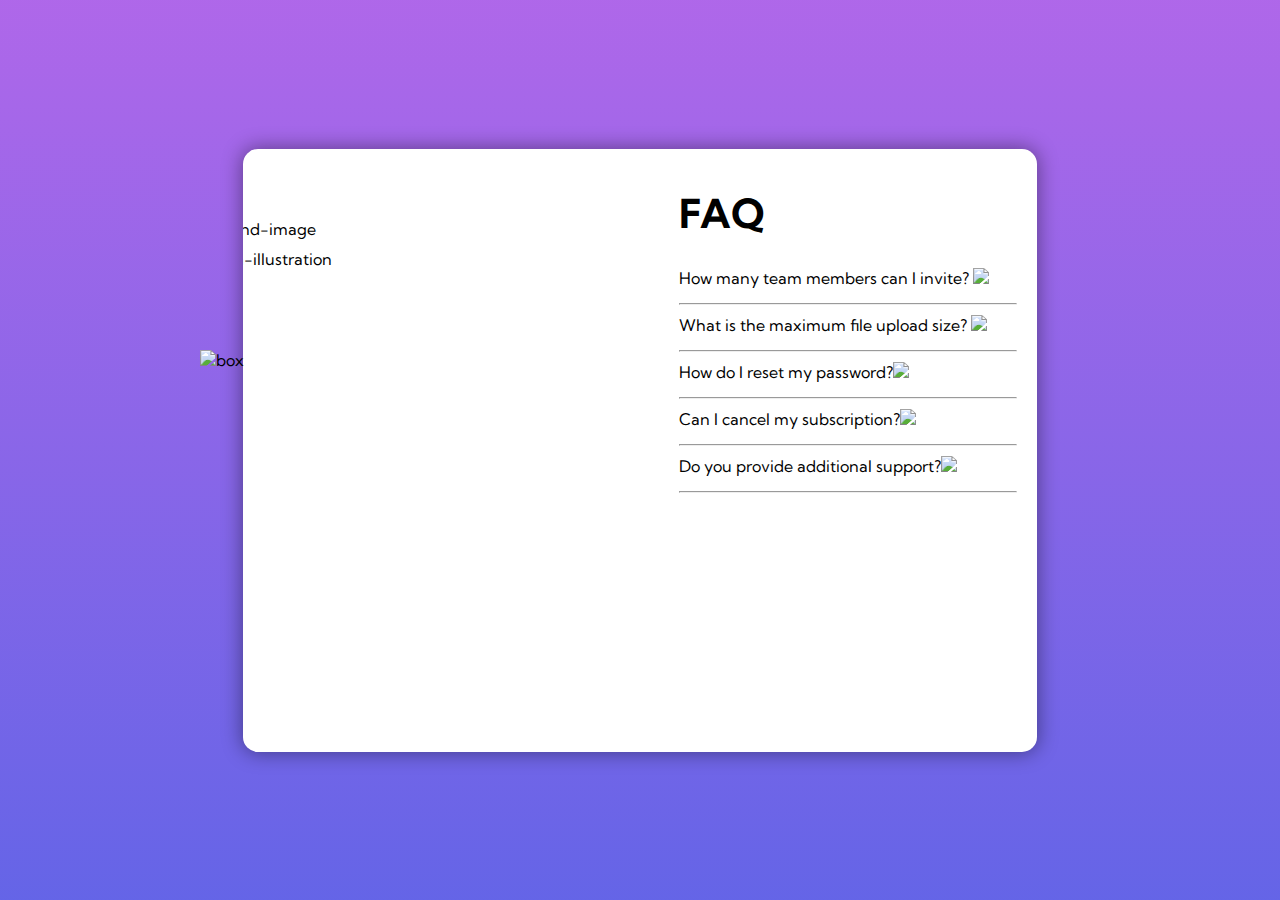
==== index.html @ f8e312e0 "Update and rename faq.html to index.html" ====
<!DOCTYPE html>
<html lang="en">
    <head>
        <meta charset="utf-8">
        <meta name="viewport" content="width=device-width, initial-scale=1.0">
        <title>FAQ accordion card</title>
        <link rel="stylesheet" href="style.css">
    </head>
    <body>
        <div class="container">
            <img src="/images/illustration-box-desktop.svg" alt="box" id="box">
            <img src="/images/illustration-woman-online-mobile.svg" alt="m-illus" id="mb-ill"> 
            <img src="/images/bg-pattern-mobile.svg" alt="background-image" id="m-bg">
        <div class="centered">
            <div class="left">
                <img src="/images/bg-pattern-desktop.svg" alt="background-image" id="over-bg">
                <img src="/images/illustration-woman-online-desktop.svg" alt="women-illustration" id="overlay">
        
            </div>
            <div class="right">
                <h1>FAQ</h1>
                <div class="faq">
                    <div class="faq-question" onclick="toggleAnswer(1)" id="q1">How many team members can I invite? <img src="/images/icon-arrow-down.svg" class="arrow" id="a1"></div>
                    <div class="faq-answer" id="answer1">You can invite up to 2 additional users on the Free plan.
                         There is no limit on team members for the Premium plan.</div>
                    <hr>
                    <div class="faq-question" onclick="toggleAnswer(2)"  id="q2">What is the maximum file upload size? <img src="/images/icon-arrow-down.svg"  class="arrow" id="a2"></div>
                    <div class="faq-answer" id="answer2">No more than 2GB. All files in your account must fit your allotted storage space.</div>
                    <hr>
                    <div class="faq-question" onclick="toggleAnswer(3)" id="q3">How do I reset my password?<img src="/images/icon-arrow-down.svg"  class="arrow" id="a3"></div>
                    <div class="faq-answer" id="answer3">Click “Forgot password” from the login page or “Change password” from your profile page.
                        A reset link will be emailed to you.</div>
                    <hr>
                    <div class="faq-question" onclick="toggleAnswer(4)" id="q4">Can I cancel my subscription?<img src="/images/icon-arrow-down.svg"  class="arrow" id="a4"></div>
                    <div class="faq-answer" id="answer4">Yes! Send us a message and we’ll process your request no questions asked.</div>
                    <hr>
                    <div class="faq-question" onclick="toggleAnswer(5)" id="q5">Do you provide additional support?<img src="/images/icon-arrow-down.svg"  class="arrow" id="a5"></div>
                    <div class="faq-answer" id="answer5">Chat and email support is available 24/7. Phone lines are open during normal business hours.</div>
                    <hr>
                </div>
            </div>
        </div>
        </div>
    </body>
    <script src="script.js"></script>
</html>
---- style.css ----
@import url('https://fonts.googleapis.com/css2?family=Kumbh+Sans:wght@300;400;700;900&display=swap');

* {
  box-sizing: border-box;
  margin: 0;
  padding: 0;
}

body {
  font-family: "Kumbh Sans", sans-serif;
  background: linear-gradient(hsl(273, 75%, 66%), hsl(240, 73%, 65%));
}

.container {
  display: flex;
  align-items: center;
  justify-content: center;
  height: 100vh;
  box-shadow: 0 0 20px 0 #00000069;
}

.centered {
  width: 62%;
  height: 67vh;
  background-color: #fff;
  border-radius: 15px;
  box-shadow: 0 0px 20px 1px #00000069;
  position: relative;
  overflow: hidden;
  display: flex;
}

.left {
  width: 55%;
}

#overlay {
  position: absolute;
  top: 100px;
  left: -70px;
}

#over-bg {
  height: 60vh;
  width: 550px;
  position: absolute;
  top: 70px;
  left: -90px;
}

#box {
  position: absolute;
  top: 350px;
  left: 200px;
  z-index: 1;
}

.right {
  margin-top: 40px;
  width: 50%;
  overflow: scroll;
}

h1 {
  font-size: 40px;
  padding-left: 20px;
}

.faq {
  display: flex;
  flex-direction: column;
  align-items: flex-start;
  padding: 20px;
}

.faq-question,
.faq-answer {
  cursor: pointer;
  padding: 10px 0 15px;
}

.faq-question:hover {
  color: hsl(14, 88%, 65%);
}
.faq-question.clicked{
    font-weight: bold;
}
.faq-answer {
  display: none;
}

.bold-question {
  font-weight: bold;
}
hr{
    background-color:hsl(240, 6%, 69%);
    width:100%;
   
}
#mb-ill,#m-bg{
    display: none;
}
.arrow {
      transition: transform 0.3s;
         
 }
.arrow.clicked {
      transform: rotate(180deg);
}
@media only screen and (max-width: 720px) {
  .container {
    min-height: 100vh;
    padding: 20px;
   
  }
  
  .centered {
    flex-direction: column;
    width: 90%;
    min-height:80vh;
    justify-content:end;
    top:20px;
    margin: 0 auto;
    
  }
  
  .right {
    width: 100%;
    margin-bottom:20px;
  }
 
  #overlay {
    display: none;
  }
  
  #mb-ill{
    display: block;
    position: absolute;
    height:130px;
    width:200px;
    z-index: 1;
    top:5px;
    
  }
  #m-bg{
    display: block;
    position: absolute;
    height:90px;
    width:210px;
    top:70px;
    z-index: 2;
  }
  #over-bg {
    display: none;
  }
  
 
  #box {
    display: none;
  }
  
  h1 {
    font-size: 30px;
    padding-top: 40px;
    margin-left: 80px;
  }
  
  .faq-question, .faq-answer {
    padding-bottom: 10px;
    font-size: 12px;
  }
}
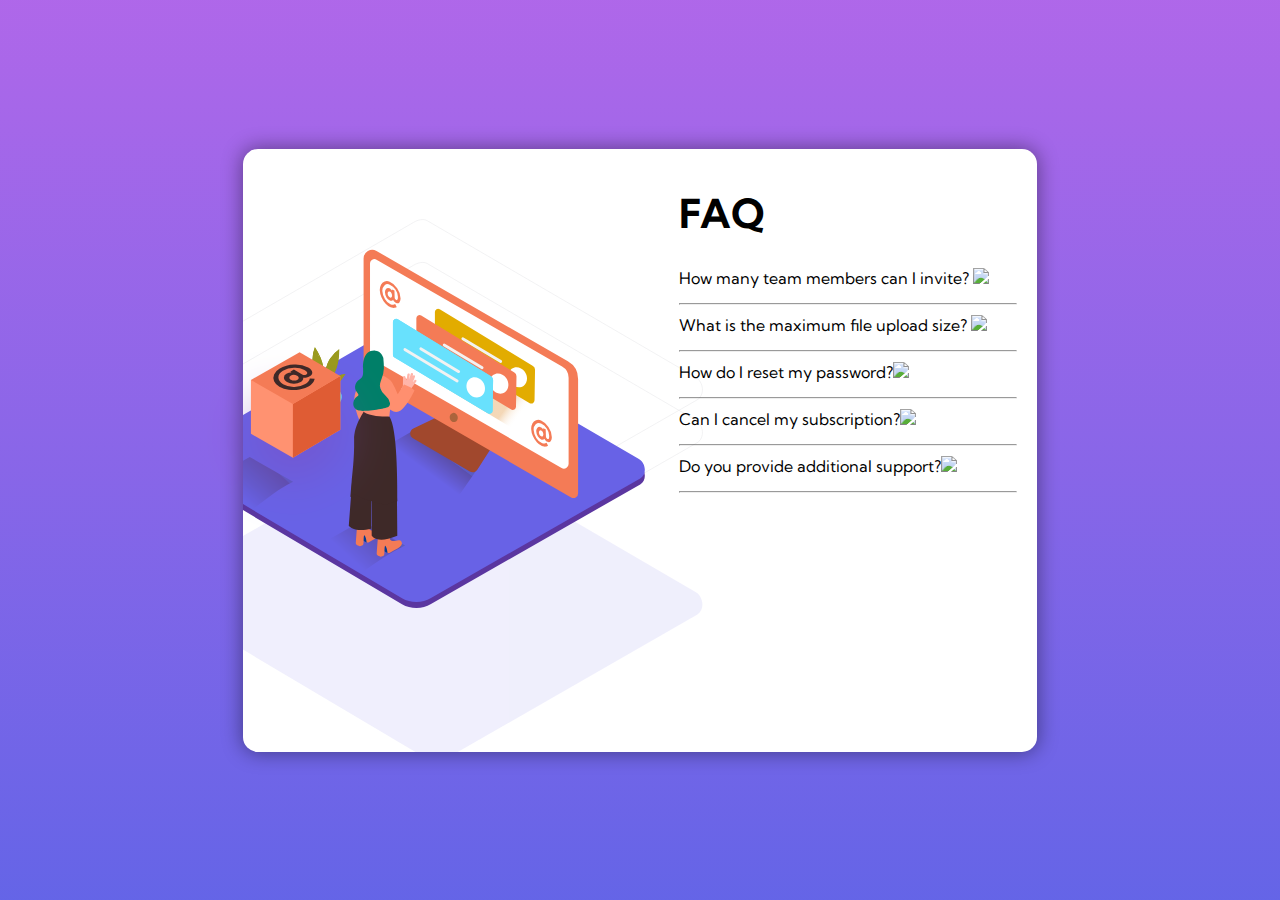
==== commit 75bec878: "Update index.html" ====
--- a/index.html
+++ b/index.html
@@ -5,6 +5,7 @@
         <meta name="viewport" content="width=device-width, initial-scale=1.0">
         <title>FAQ accordion card</title>
         <link rel="stylesheet" href="style.css">
+         <link rel="icon" href="./images/favicon.png" type="image/x-icon">
     </head>
     <body>
         <div class="container">
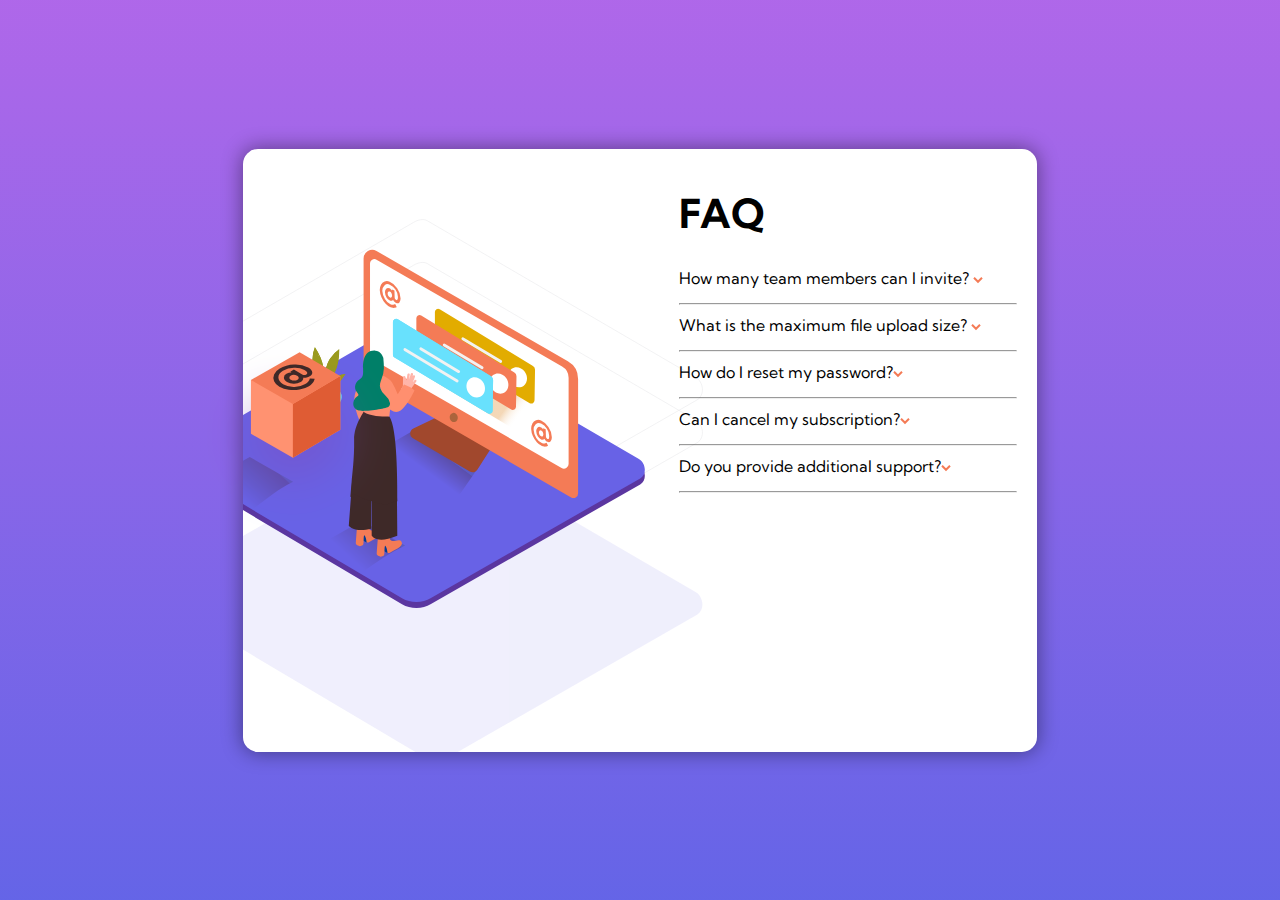
==== commit 1f552e95: "Update index.html" ====
--- a/index.html
+++ b/index.html
@@ -9,33 +9,33 @@
     </head>
     <body>
         <div class="container">
-            <img src="/images/illustration-box-desktop.svg" alt="box" id="box">
-            <img src="/images/illustration-woman-online-mobile.svg" alt="m-illus" id="mb-ill"> 
-            <img src="/images/bg-pattern-mobile.svg" alt="background-image" id="m-bg">
+            <img src="./images/illustration-box-desktop.svg" alt="box" id="box">
+            <img src="./images/illustration-woman-online-mobile.svg" alt="m-illus" id="mb-ill"> 
+            <img src="./images/bg-pattern-mobile.svg" alt="background-image" id="m-bg">
         <div class="centered">
             <div class="left">
-                <img src="/images/bg-pattern-desktop.svg" alt="background-image" id="over-bg">
-                <img src="/images/illustration-woman-online-desktop.svg" alt="women-illustration" id="overlay">
+                <img src="./images/bg-pattern-desktop.svg" alt="background-image" id="over-bg">
+                <img src="./images/illustration-woman-online-desktop.svg" alt="women-illustration" id="overlay">
         
             </div>
             <div class="right">
                 <h1>FAQ</h1>
                 <div class="faq">
-                    <div class="faq-question" onclick="toggleAnswer(1)" id="q1">How many team members can I invite? <img src="/images/icon-arrow-down.svg" class="arrow" id="a1"></div>
+                    <div class="faq-question" onclick="toggleAnswer(1)" id="q1">How many team members can I invite? <img src="./images/icon-arrow-down.svg" class="arrow" id="a1"></div>
                     <div class="faq-answer" id="answer1">You can invite up to 2 additional users on the Free plan.
                          There is no limit on team members for the Premium plan.</div>
                     <hr>
-                    <div class="faq-question" onclick="toggleAnswer(2)"  id="q2">What is the maximum file upload size? <img src="/images/icon-arrow-down.svg"  class="arrow" id="a2"></div>
+                    <div class="faq-question" onclick="toggleAnswer(2)"  id="q2">What is the maximum file upload size? <img src="./images/icon-arrow-down.svg"  class="arrow" id="a2"></div>
                     <div class="faq-answer" id="answer2">No more than 2GB. All files in your account must fit your allotted storage space.</div>
                     <hr>
-                    <div class="faq-question" onclick="toggleAnswer(3)" id="q3">How do I reset my password?<img src="/images/icon-arrow-down.svg"  class="arrow" id="a3"></div>
+                    <div class="faq-question" onclick="toggleAnswer(3)" id="q3">How do I reset my password?<img src="./images/icon-arrow-down.svg"  class="arrow" id="a3"></div>
                     <div class="faq-answer" id="answer3">Click “Forgot password” from the login page or “Change password” from your profile page.
                         A reset link will be emailed to you.</div>
                     <hr>
-                    <div class="faq-question" onclick="toggleAnswer(4)" id="q4">Can I cancel my subscription?<img src="/images/icon-arrow-down.svg"  class="arrow" id="a4"></div>
+                    <div class="faq-question" onclick="toggleAnswer(4)" id="q4">Can I cancel my subscription?<img src="./images/icon-arrow-down.svg"  class="arrow" id="a4"></div>
                     <div class="faq-answer" id="answer4">Yes! Send us a message and we’ll process your request no questions asked.</div>
                     <hr>
-                    <div class="faq-question" onclick="toggleAnswer(5)" id="q5">Do you provide additional support?<img src="/images/icon-arrow-down.svg"  class="arrow" id="a5"></div>
+                    <div class="faq-question" onclick="toggleAnswer(5)" id="q5">Do you provide additional support?<img src="./images/icon-arrow-down.svg"  class="arrow" id="a5"></div>
                     <div class="faq-answer" id="answer5">Chat and email support is available 24/7. Phone lines are open during normal business hours.</div>
                     <hr>
                 </div>
